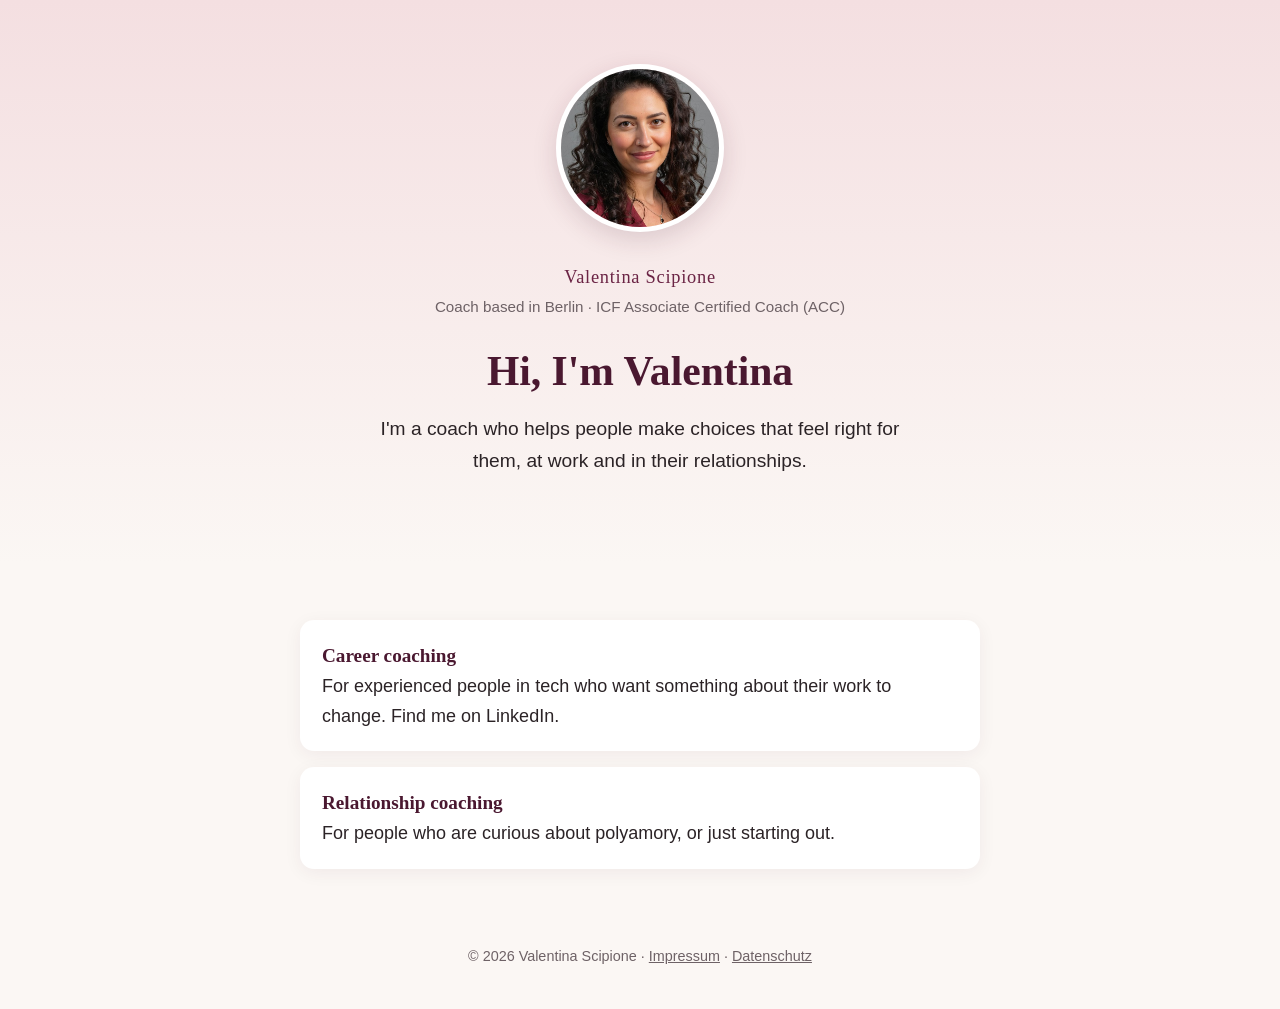
==== index.html @ 06a68bf6 "First version of the site" ====
<!DOCTYPE html>
<html lang="en">
<head>
  <meta charset="utf-8">
  <meta name="viewport" content="width=device-width, initial-scale=1">
  <title>Valentina Scipione | Coach</title>
  <meta name="description" content="Valentina Scipione, Career Coach and Relationship Coach based in Berlin.">
  <link rel="stylesheet" href="styles.css">
</head>
<body>
  <header class="hero">
    <div class="wrap">
      <img class="portrait" src="assets/valentina.jpg" alt="Portrait of Valentina Scipione" width="168" height="168">
      <p class="name">Valentina Scipione</p>
      <p class="role">Coach based in Berlin &middot; ICF Associate Certified Coach (ACC)</p>
      <h1>Hi, I'm Valentina</h1>
      <p class="lead">I'm a coach who helps people make choices that feel right for them, at work and in their relationships.</p>
    </div>
  </header>
  <main class="wrap">
    <section>
      <div class="home-links">
        <a class="home-card" href="https://www.linkedin.com/in/valentinascipione/">
          <strong>Career coaching</strong>
          For experienced people in tech who want something about their work to change. Find me on LinkedIn.
        </a>
        <a class="home-card" href="relationships/">
          <strong>Relationship coaching</strong>
          For people who are curious about polyamory, or just starting out.
        </a>
      </div>
    </section>
  </main>
  <footer>
    <div class="wrap">
      &copy; 2026 Valentina Scipione &middot; <a href="impressum.html">Impressum</a> &middot; <a href="datenschutz.html">Datenschutz</a>
    </div>
  </footer>
</body>
</html>
---- styles.css ----
/* Valentina Scipione: shared styles. No external fonts or scripts, so the site sets no cookies. */

:root {
  --cream: #fbf7f4;
  --blush: #f4dfe1;
  --blush-deep: #e8c4c8;
  --plum: #6b2445;
  --plum-dark: #4a1830;
  --ink: #2b2326;
  --muted: #6e6266;
  --line: #ead9d6;
  --radius: 14px;
  --serif: "Iowan Old Style", "Palatino Linotype", Palatino, Georgia, "Times New Roman", serif;
  --sans: -apple-system, BlinkMacSystemFont, "Segoe UI", Roboto, "Helvetica Neue", Arial, sans-serif;
}

* { box-sizing: border-box; }

html { -webkit-text-size-adjust: 100%; }

body {
  margin: 0;
  background: var(--cream);
  color: var(--ink);
  font-family: var(--sans);
  font-size: 18px;
  line-height: 1.65;
}

a { color: var(--plum); }
a:hover { color: var(--plum-dark); }

.wrap {
  max-width: 720px;
  margin: 0 auto;
  padding: 0 20px;
}

/* Hero */
.hero {
  background: linear-gradient(180deg, var(--blush) 0%, var(--cream) 100%);
  padding: 64px 0 56px;
  text-align: center;
}

.portrait {
  width: 168px;
  height: 168px;
  border-radius: 50%;
  object-fit: cover;
  border: 5px solid #fff;
  box-shadow: 0 8px 24px rgba(74, 24, 48, 0.15);
  background: var(--blush-deep);
}

.name {
  font-family: var(--serif);
  font-size: 1.15rem;
  letter-spacing: 0.04em;
  margin: 20px 0 0;
  color: var(--plum);
}

.role {
  margin: 2px 0 28px;
  color: var(--muted);
  font-size: 0.95rem;
}

h1 {
  font-family: var(--serif);
  font-weight: 600;
  font-size: clamp(1.9rem, 5vw, 2.6rem);
  line-height: 1.2;
  margin: 0 0 16px;
  color: var(--plum-dark);
}

.lead {
  font-size: 1.2rem;
  max-width: 560px;
  margin: 0 auto 32px;
}

.button {
  display: inline-block;
  background: var(--plum);
  color: #fff;
  text-decoration: none;
  font-weight: 600;
  padding: 14px 28px;
  border-radius: 999px;
  transition: background 0.2s ease;
}
.button:hover, .button:focus-visible { background: var(--plum-dark); color: #fff; }

/* Sections */
section { padding: 48px 0; }
section + section { border-top: 1px solid var(--line); }

h2 {
  font-family: var(--serif);
  font-weight: 600;
  font-size: 1.6rem;
  line-height: 1.3;
  margin: 0 0 20px;
  color: var(--plum-dark);
}

p { margin: 0 0 16px; }

.quotes {
  list-style: none;
  padding: 0;
  margin: 0 0 24px;
  display: grid;
  gap: 12px;
}
.quotes li {
  background: #fff;
  border-left: 4px solid var(--blush-deep);
  border-radius: var(--radius);
  padding: 14px 18px;
  font-family: var(--serif);
  font-style: italic;
  font-size: 1.08rem;
}

.list {
  padding-left: 1.2em;
  margin: 0;
}
.list li { margin-bottom: 10px; }
.list li::marker { color: var(--plum); }

.callout {
  background: var(--blush);
  border-radius: var(--radius);
  padding: 18px 22px;
  font-size: 0.98rem;
}

.cta {
  text-align: center;
  background: #fff;
  border-radius: var(--radius);
  padding: 40px 24px;
  border-top: none;
  margin: 24px 0 48px;
  box-shadow: 0 4px 18px rgba(74, 24, 48, 0.06);
}
.cta p { max-width: 520px; margin-left: auto; margin-right: auto; }
.small { font-size: 0.95rem; color: var(--muted); margin-top: 18px; }

/* Footer */
footer {
  padding: 28px 0 40px;
  text-align: center;
  font-size: 0.9rem;
  color: var(--muted);
}
footer a { color: var(--muted); }

/* Legal pages */
.legal { padding: 48px 20px; }
.legal h1 { font-size: 2rem; }
.legal h2 { font-size: 1.3rem; margin-top: 32px; }

/* Home page */
.home-links { display: grid; gap: 16px; margin-top: 8px; }
.home-card {
  display: block;
  background: #fff;
  border-radius: var(--radius);
  padding: 20px 22px;
  text-decoration: none;
  color: var(--ink);
  box-shadow: 0 4px 18px rgba(74, 24, 48, 0.06);
}
.home-card strong { display: block; color: var(--plum-dark); font-family: var(--serif); font-size: 1.2rem; }
.home-card:hover { box-shadow: 0 6px 22px rgba(74, 24, 48, 0.12); }

@media (max-width: 480px) {
  body { font-size: 17px; }
  .hero { padding: 48px 0 40px; }
  .portrait { width: 136px; height: 136px; }
  section { padding: 36px 0; }
}

.legal h3 { font-family: var(--serif); font-size: 1.1rem; margin: 24px 0 8px; color: var(--plum-dark); }
.legal h4 { font-size: 1rem; margin: 16px 0 6px; }
.legal ul { padding-left: 1.2em; }
.legal { overflow-wrap: break-word; }
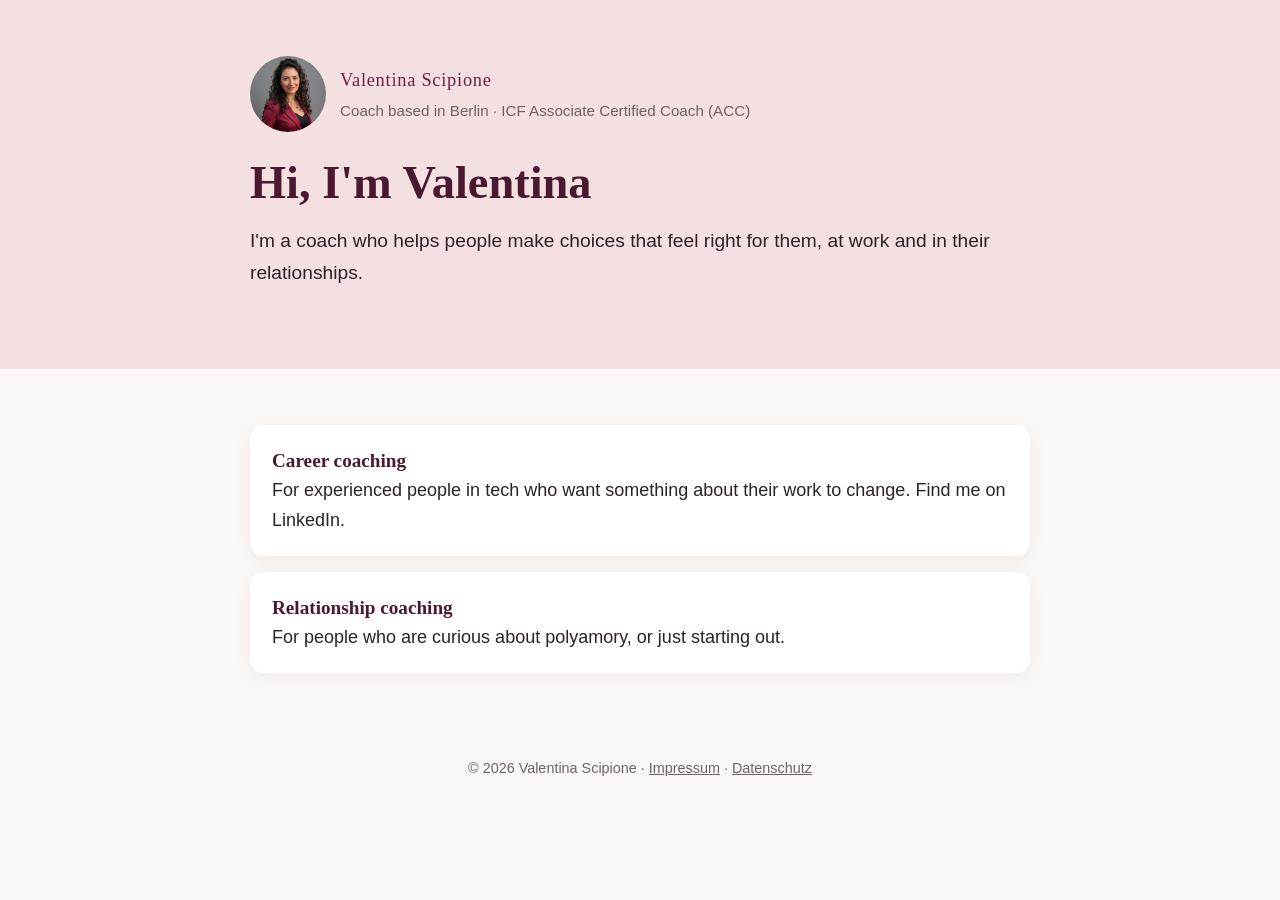
==== commit 28fb3a77: "Layout C, new copy, ACC badge" ====
--- a/index.html
+++ b/index.html
@@ -10,15 +10,19 @@
 <body>
   <header class="hero">
     <div class="wrap">
-      <img class="portrait" src="assets/valentina.jpg" alt="Portrait of Valentina Scipione" width="168" height="168">
-      <p class="name">Valentina Scipione</p>
-      <p class="role">Coach based in Berlin &middot; ICF Associate Certified Coach (ACC)</p>
+      <div class="eyebrow">
+        <img src="assets/valentina-portrait.jpg" alt="" width="64" height="64">
+        <div>
+          <p class="name">Valentina Scipione</p>
+          <p class="role">Coach based in Berlin &middot; ICF Associate Certified Coach (ACC)</p>
+        </div>
+      </div>
       <h1>Hi, I'm Valentina</h1>
       <p class="lead">I'm a coach who helps people make choices that feel right for them, at work and in their relationships.</p>
     </div>
   </header>
-  <main class="wrap">
-    <section>
+  <main>
+    <section class="wrap" style="max-width: 820px;">
       <div class="home-links">
         <a class="home-card" href="https://www.linkedin.com/in/valentinascipione/">
           <strong>Career coaching</strong>
--- a/styles.css
+++ b/styles.css
@@ -15,7 +15,6 @@
 }
 
 * { box-sizing: border-box; }
-
 html { -webkit-text-size-adjust: 100%; }
 
 body {
@@ -30,57 +29,25 @@
 a { color: var(--plum); }
 a:hover { color: var(--plum-dark); }
 
-.wrap {
-  max-width: 720px;
-  margin: 0 auto;
-  padding: 0 20px;
-}
+.wrap { max-width: 720px; margin: 0 auto; padding: 0 20px; }
 
-/* Hero */
-.hero {
-  background: linear-gradient(180deg, var(--blush) 0%, var(--cream) 100%);
-  padding: 64px 0 56px;
-  text-align: center;
-}
+h1, h2, h3 { font-family: var(--serif); font-weight: 600; color: var(--plum-dark); }
+h1 { font-size: clamp(2rem, 4.4vw, 2.9rem); line-height: 1.15; margin: 0 0 16px; }
+h2 { font-size: 1.65rem; line-height: 1.3; margin: 0 0 20px; }
+p { margin: 0 0 16px; }
 
-.portrait {
-  width: 168px;
-  height: 168px;
-  border-radius: 50%;
-  object-fit: cover;
-  border: 5px solid #fff;
-  box-shadow: 0 8px 24px rgba(74, 24, 48, 0.15);
-  background: var(--blush-deep);
-}
-
-.name {
-  font-family: var(--serif);
-  font-size: 1.15rem;
-  letter-spacing: 0.04em;
-  margin: 20px 0 0;
-  color: var(--plum);
-}
-
-.role {
-  margin: 2px 0 28px;
-  color: var(--muted);
-  font-size: 0.95rem;
-}
-
-h1 {
-  font-family: var(--serif);
-  font-weight: 600;
-  font-size: clamp(1.9rem, 5vw, 2.6rem);
-  line-height: 1.2;
-  margin: 0 0 16px;
-  color: var(--plum-dark);
-}
-
-.lead {
-  font-size: 1.2rem;
-  max-width: 560px;
-  margin: 0 auto 32px;
-}
+/* Hero: text first, small photo next to the name */
+.hero { background: var(--blush); padding: 56px 0 52px; }
+.hero .wrap { max-width: 820px; position: relative; }
+.hero-badge { position: absolute; top: -8px; right: 20px; width: 104px; height: 104px; }
+.hero .eyebrow { padding-right: 120px; }
+.eyebrow { display: flex; gap: 14px; align-items: center; margin-bottom: 24px; }
+.eyebrow img { width: 76px; height: 76px; border-radius: 50%; object-fit: cover; object-position: top; flex-shrink: 0; }
+.name { font-family: var(--serif); font-size: 1.15rem; letter-spacing: 0.04em; margin: 0; color: var(--plum); }
+.role { margin: 2px 0 0; color: var(--muted); font-size: 0.95rem; }
+.creds { margin: 2px 0 0; color: var(--plum); font-size: 0.85rem; font-weight: 600; letter-spacing: 0.01em; }
+.lead { font-size: 1.2rem; margin: 0 0 28px; }
+.format { font-size: 0.95rem; color: var(--muted); margin: 14px 0 0; }
 
 .button {
   display: inline-block;
@@ -95,79 +62,66 @@
 .button:hover, .button:focus-visible { background: var(--plum-dark); color: #fff; }
 
 /* Sections */
-section { padding: 48px 0; }
-section + section { border-top: 1px solid var(--line); }
+section.wrap { padding: 56px 20px; }
 
-h2 {
+.quotes { list-style: none; padding: 0; margin: 0 0 24px; }
+.quotes li {
   font-family: var(--serif);
-  font-weight: 600;
-  font-size: 1.6rem;
-  line-height: 1.3;
-  margin: 0 0 20px;
+  font-style: italic;
+  font-size: 1.25rem;
   color: var(--plum-dark);
+  padding: 14px 0;
+  border-bottom: 1px solid var(--line);
 }
 
-p { margin: 0 0 16px; }
-
-.quotes {
-  list-style: none;
-  padding: 0;
-  margin: 0 0 24px;
+.story-band { background: #fff; }
+.story {
+  max-width: 1040px;
+  margin: 0 auto;
+  padding: 56px 20px;
   display: grid;
-  gap: 12px;
+  grid-template-columns: 0.85fr 1.15fr;
+  gap: 56px;
+  align-items: start;
 }
-.quotes li {
-  background: #fff;
-  border-left: 4px solid var(--blush-deep);
-  border-radius: var(--radius);
-  padding: 14px 18px;
-  font-family: var(--serif);
-  font-style: italic;
-  font-size: 1.08rem;
+.story img {
+  width: 100%;
+  height: auto;
+  aspect-ratio: 4 / 5;
+  object-fit: cover;
+  object-position: top;
+  border-radius: 20px;
+  position: sticky;
+  top: 24px;
 }
 
-.list {
-  padding-left: 1.2em;
-  margin: 0;
-}
+.list { padding-left: 1.2em; margin: 0; }
 .list li { margin-bottom: 10px; }
 .list li::marker { color: var(--plum); }
 
-.callout {
-  background: var(--blush);
-  border-radius: var(--radius);
-  padding: 18px 22px;
-  font-size: 0.98rem;
-}
+.steps { list-style: none; padding: 0; display: grid; grid-template-columns: repeat(3, 1fr); gap: 16px; margin: 28px 0; counter-reset: step; }
+.steps li { background: #fff; border-radius: var(--radius); padding: 18px; counter-increment: step; }
+.steps li::before { content: counter(step); display: block; font-family: var(--serif); color: var(--plum); font-size: 1.4rem; font-weight: 600; }
+
+.callout { background: var(--blush); border-radius: var(--radius); padding: 18px 22px; font-size: 0.98rem; }
 
 .cta {
   text-align: center;
   background: #fff;
   border-radius: var(--radius);
   padding: 40px 24px;
-  border-top: none;
-  margin: 24px 0 48px;
+  margin: 0 0 48px;
   box-shadow: 0 4px 18px rgba(74, 24, 48, 0.06);
 }
 .cta p { max-width: 520px; margin-left: auto; margin-right: auto; }
 .small { font-size: 0.95rem; color: var(--muted); margin-top: 18px; }
 
 /* Footer */
-footer {
-  padding: 28px 0 40px;
-  text-align: center;
-  font-size: 0.9rem;
-  color: var(--muted);
-}
+footer { padding: 28px 0 40px; text-align: center; font-size: 0.9rem; color: var(--muted); }
 footer a { color: var(--muted); }
 
-/* Legal pages */
-.legal { padding: 48px 20px; }
-.legal h1 { font-size: 2rem; }
-.legal h2 { font-size: 1.3rem; margin-top: 32px; }
-
 /* Home page */
-.home-links { display: grid; gap: 16px; margin-top: 8px; }
+.home-links { display: grid; gap: 16px; }
 .home-card {
   display: block;
   background: #fff;
@@ -180,14 +134,29 @@
 .home-card strong { display: block; color: var(--plum-dark); font-family: var(--serif); font-size: 1.2rem; }
 .home-card:hover { box-shadow: 0 6px 22px rgba(74, 24, 48, 0.12); }
 
+/* Legal pages */
+.legal { padding: 48px 20px; overflow-wrap: break-word; }
+.legal h1 { font-size: 2rem; }
+.legal h2 { font-size: 1.3rem; margin-top: 32px; }
+.legal h3 { font-size: 1.1rem; margin: 24px 0 8px; }
+.legal h4 { font-size: 1rem; margin: 16px 0 6px; }
+.legal ul { padding-left: 1.2em; }
+
+@media (max-width: 800px) {
+  .hero { padding: 36px 0 40px; }
+  .story { grid-template-columns: 1fr; gap: 28px; padding: 40px 20px; }
+  .story img { position: static; max-width: 440px; }
+  .steps { grid-template-columns: 1fr; }
+}
+
+@media (max-width: 600px) {
+  .hero-badge { width: 60px; height: 60px; top: -20px; }
+  .hero .eyebrow { padding-right: 0; padding-top: 40px; }
+  .creds span { display: block; }
+  .creds .sep { display: none; }
+}
+
 @media (max-width: 480px) {
   body { font-size: 17px; }
-  .hero { padding: 48px 0 40px; }
-  .portrait { width: 136px; height: 136px; }
-  section { padding: 36px 0; }
+  section.wrap { padding: 40px 20px; }
 }
-
-.legal h3 { font-family: var(--serif); font-size: 1.1rem; margin: 24px 0 8px; color: var(--plum-dark); }
-.legal h4 { font-size: 1rem; margin: 16px 0 6px; }
-.legal ul { padding-left: 1.2em; }
-.legal { overflow-wrap: break-word; }
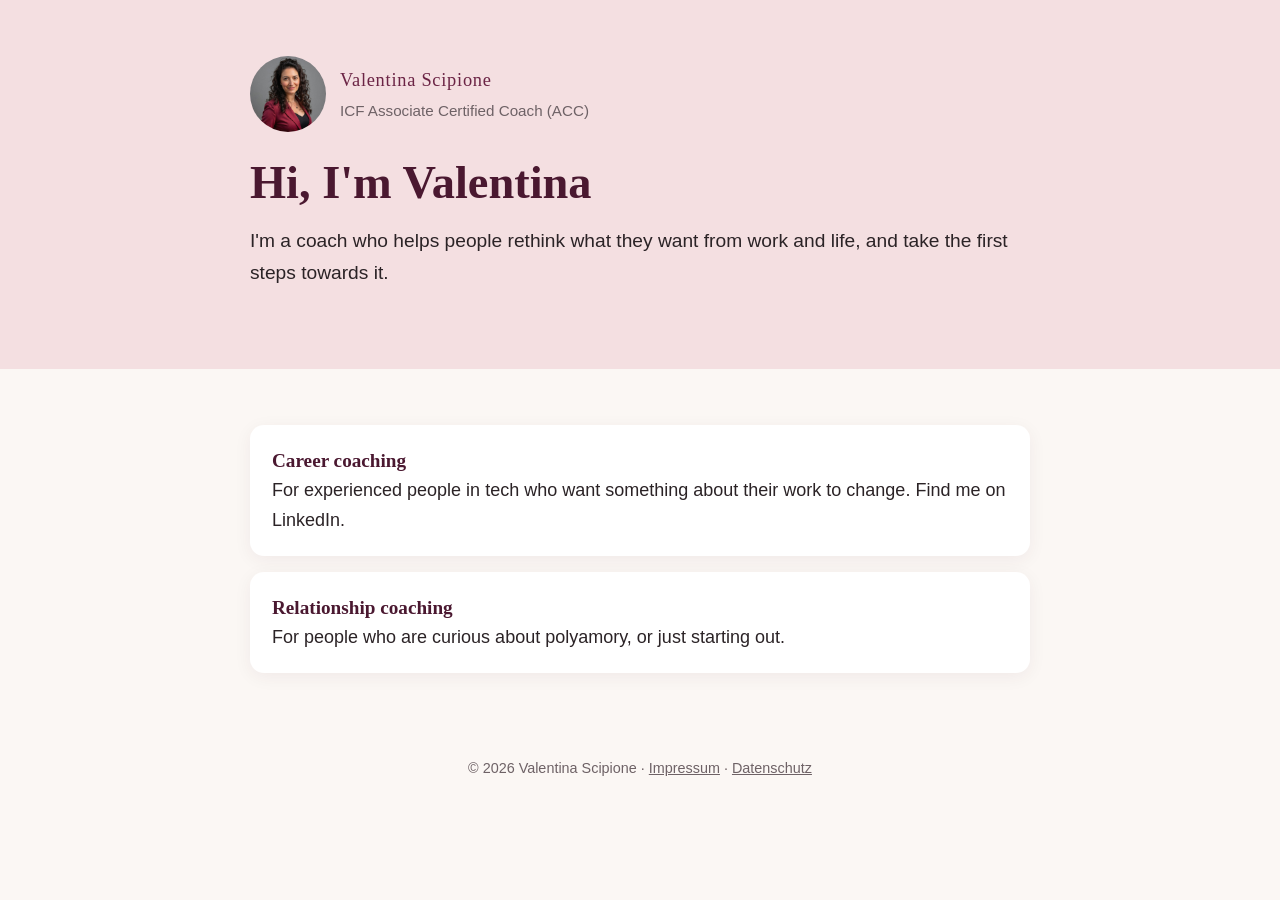
==== commit 5e93642b: "Update homepage credential line and intro Co-Authored-By: Claude Opus 5.5 <noreply@anthropic.com>" ====
--- a/index.html
+++ b/index.html
@@ -14,11 +14,11 @@
         <img src="assets/valentina-portrait.jpg" alt="" width="64" height="64">
         <div>
           <p class="name">Valentina Scipione</p>
-          <p class="role">Coach based in Berlin &middot; ICF Associate Certified Coach (ACC)</p>
+          <p class="role">ICF Associate Certified Coach (ACC)</p>
         </div>
       </div>
       <h1>Hi, I'm Valentina</h1>
-      <p class="lead">I'm a coach who helps people make choices that feel right for them, at work and in their relationships.</p>
+      <p class="lead">I'm a coach who helps people rethink what they want from work and life, and take the first steps towards it.</p>
     </div>
   </header>
   <main>
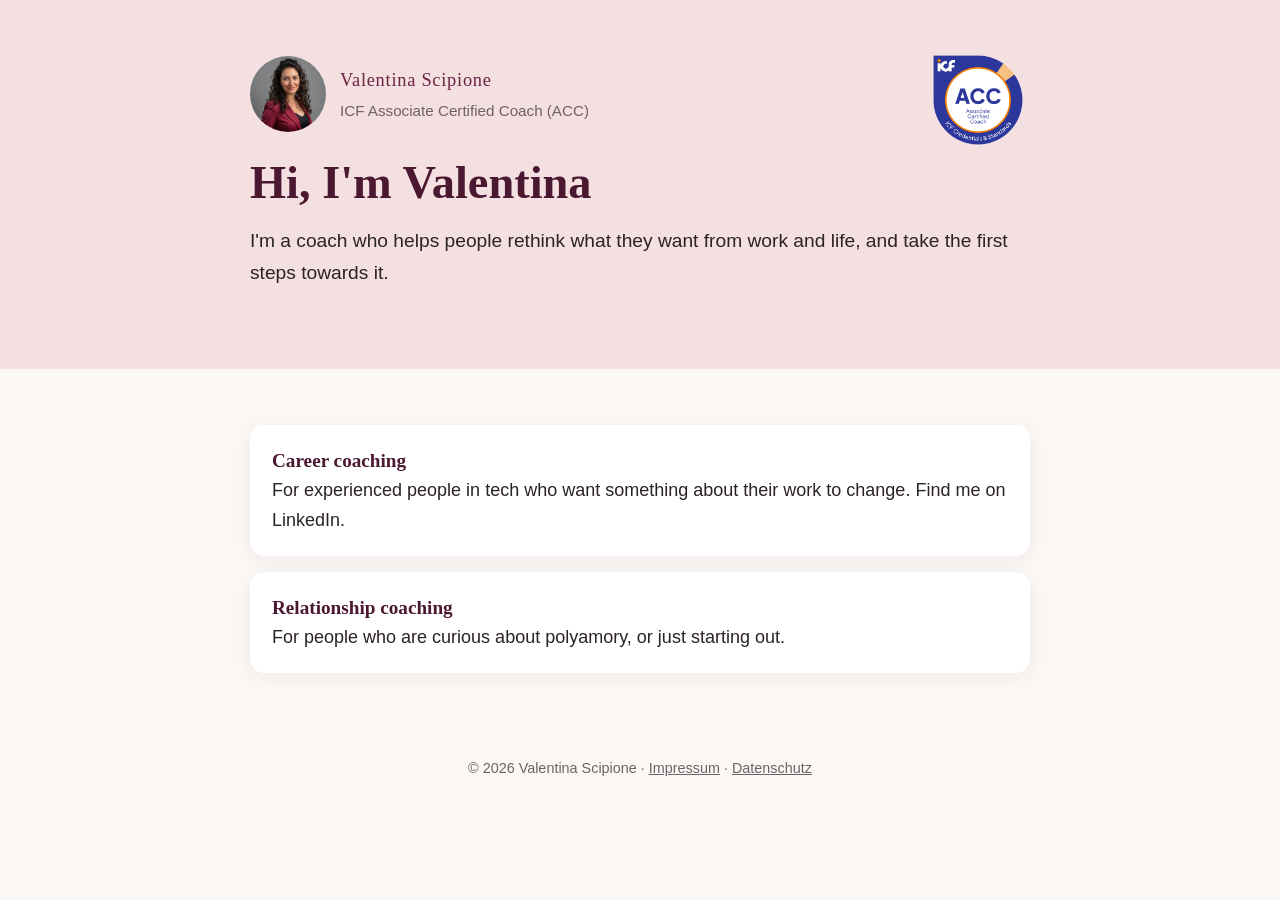
==== commit cadbee38: "Move ICF ACC badge to the homepage Co-Authored-By: Claude Opus 5.5 <noreply@anthropic.com>" ====
--- a/index.html
+++ b/index.html
@@ -10,6 +10,7 @@
 <body>
   <header class="hero">
     <div class="wrap">
+      <img class="hero-badge" src="assets/icf-acc-badge.png" alt="ICF Associate Certified Coach (ACC) badge" width="104" height="104">
       <div class="eyebrow">
         <img src="assets/valentina-portrait.jpg" alt="" width="64" height="64">
         <div>
--- a/styles.css
+++ b/styles.css
@@ -40,7 +40,7 @@
 .hero { background: var(--blush); padding: 56px 0 52px; }
 .hero .wrap { max-width: 820px; position: relative; }
 .hero-badge { position: absolute; top: -8px; right: 20px; width: 104px; height: 104px; }
-.hero .eyebrow { padding-right: 120px; }
+.hero-badge + .eyebrow { padding-right: 120px; }
 .eyebrow { display: flex; gap: 14px; align-items: center; margin-bottom: 24px; }
 .eyebrow img { width: 76px; height: 76px; border-radius: 50%; object-fit: cover; object-position: top; flex-shrink: 0; }
 .name { font-family: var(--serif); font-size: 1.15rem; letter-spacing: 0.04em; margin: 0; color: var(--plum); }
@@ -151,7 +151,7 @@
 
 @media (max-width: 600px) {
   .hero-badge { width: 60px; height: 60px; top: -20px; }
-  .hero .eyebrow { padding-right: 0; padding-top: 40px; }
+  .hero-badge + .eyebrow { padding-right: 0; padding-top: 40px; }
   .creds span { display: block; }
   .creds .sep { display: none; }
 }
